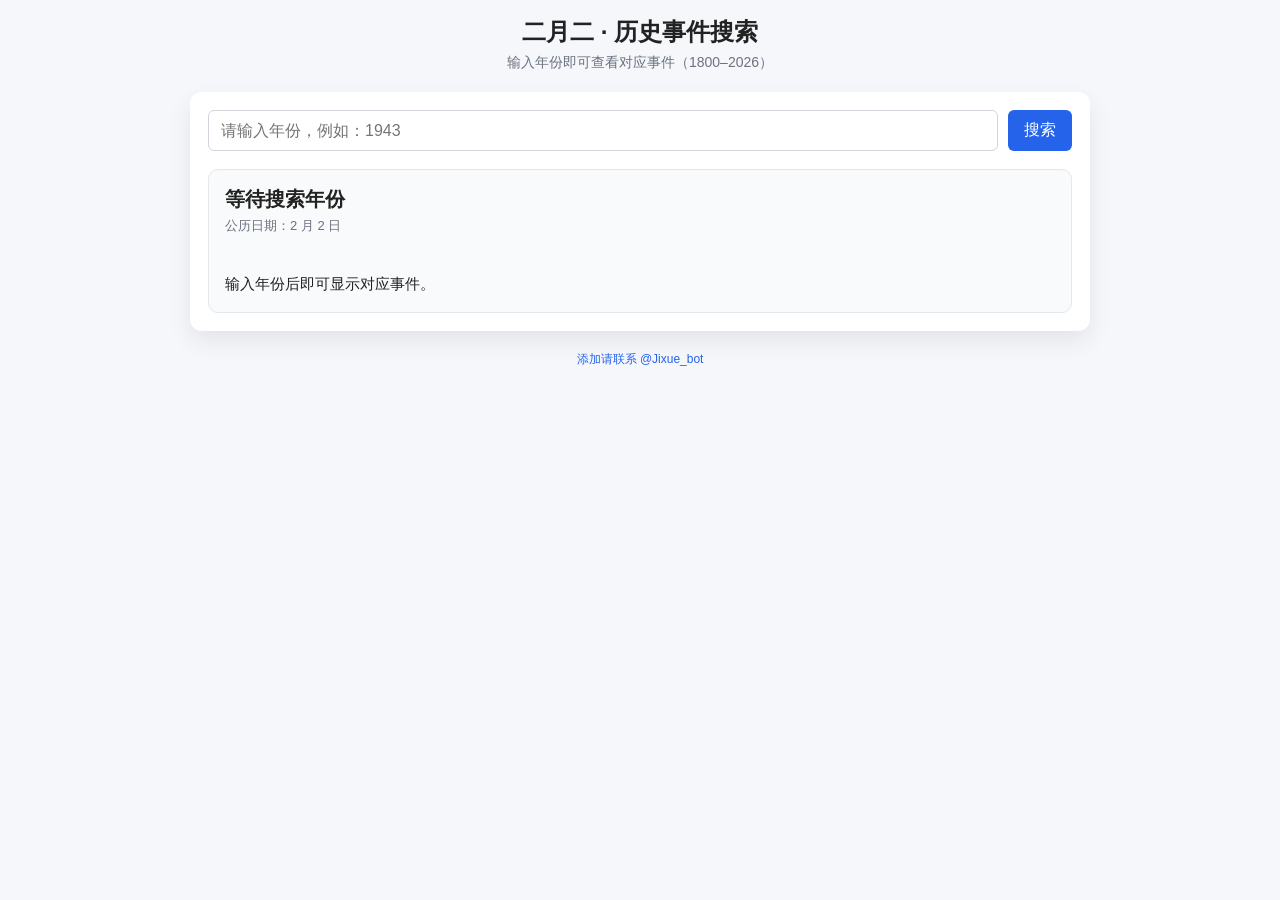
==== index.html @ 16a3e037 "Add files via upload" ====
<!DOCTYPE html>
<html lang="zh-CN">
<head>
    <meta charset="UTF-8">
    <title>二月二 · 发生了什么？</title>
    <link rel="stylesheet" href="style.css">
</head>
<body>
    <header class="page-header">
        <h1>二月二 · 历史事件搜索</h1>
        <p class="subtitle">输入年份即可查看对应事件（1800–2026）</p>
    </header>

    <main class="main-container">

        <section class="controls">
            <input id="yearInput" type="number" placeholder="请输入年份，例如：1943">
            <button id="searchBtn">搜索</button>
        </section>

        <section class="event-card">
            <h2 id="eventTitle">等待搜索年份</h2>
            <p class="event-date">公历日期：2 月 2 日</p>
            <div id="eventContent" class="event-content">
                输入年份后即可显示对应事件。
            </div>
        </section>

    </main>

    <footer class="page-footer">
        <p>
            <a href="https://t.me/Jiaxue_bot" target="_blank" style="color:#2563eb; text-decoration:none;">
                添加请联系 @Jixue_bot
            </a>
        </p>
    </footer>

    <script src="main.js"></script>
</body>
</html>
---- style.css ----
* {
    box-sizing: border-box;
    margin: 0;
    padding: 0;
}

body {
    font-family: "Segoe UI", "PingFang SC", "Microsoft YaHei", sans-serif;
    background: #f5f7fb;
    color: #222;
    padding: 16px;
}

.page-header {
    text-align: center;
    margin-bottom: 20px;
}

.page-header h1 {
    font-size: 24px;
    margin-bottom: 6px;
}

.subtitle {
    font-size: 14px;
    color: #6b7280;
}

.main-container {
    max-width: 900px;
    margin: 0 auto;
    background: #fff;
    border-radius: 12px;
    padding: 18px;
    box-shadow: 0 10px 25px rgba(0,0,0,0.08);
}

/* 搜索框区域 */
.controls {
    display: flex;
    gap: 10px;
    margin-bottom: 18px;
}

#yearInput {
    flex: 1;
    padding: 10px 12px;
    font-size: 16px;
    border-radius: 6px;
    border: 1px solid #d1d5db;
}

#searchBtn {
    padding: 10px 16px;
    font-size: 16px;
    background: #2563eb;
    color: white;
    border: none;
    border-radius: 6px;
    cursor: pointer;
}

#searchBtn:hover {
    background: #1d4ed8;
}

/* 事件卡片 */
.event-card {
    border-radius: 10px;
    border: 1px solid #e5e7eb;
    padding: 16px;
    background: #f9fafb;
}

.event-card h2 {
    font-size: 20px;
    margin-bottom: 4px;
}

.event-date {
    font-size: 13px;
    color: #6b7280;
    margin-bottom: 10px;
}

.event-content {
    font-size: 15px;
    line-height: 1.7;
    white-space: pre-line;
}

/* 页脚 */
.page-footer {
    text-align: center;
    margin-top: 20px;
    font-size: 12px;
    color: #9ca3af;
}

/* ====== 手机端优化 ====== */
@media (max-width: 600px) {
    body {
        padding: 10px;
    }

    .controls {
        flex-direction: column;
    }

    #searchBtn {
        width: 100%;
    }
}
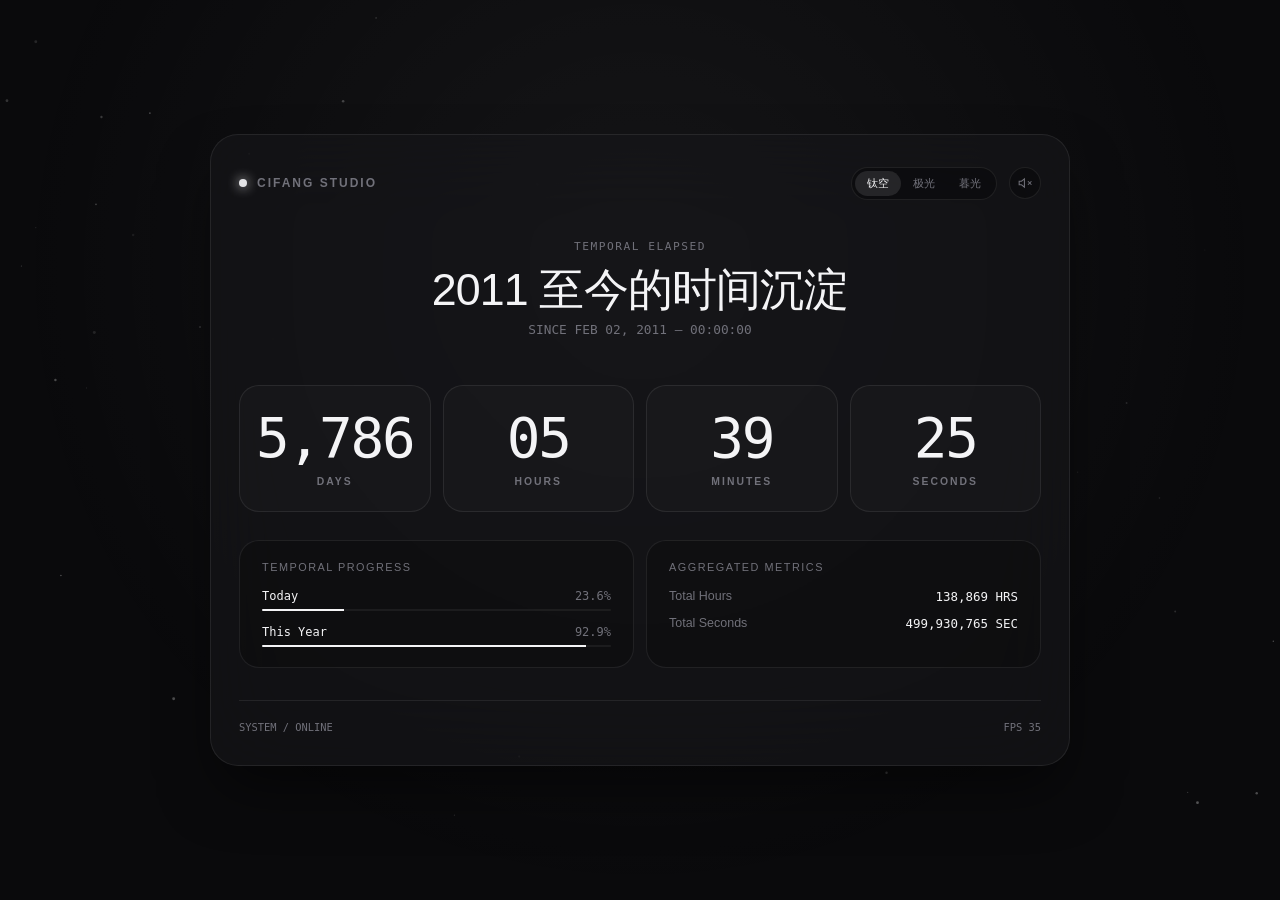
==== commit 6a3344c4: "Update index.html" ====
--- a/index.html
+++ b/index.html
@@ -1,41 +1,696 @@
 <!DOCTYPE html>
-<html lang="zh-CN">
+<html lang="zh-CN" data-theme="titanium">
 <head>
     <meta charset="UTF-8">
-    <title>二月二 · 发生了什么？</title>
-    <link rel="stylesheet" href="style.css">
+    <meta name="viewport" content="width=device-width, initial-scale=1.0, maximum-scale=1.0, user-scalable=no">
+    <title>CifangStudio / 2011</title>
+    <style>
+        /* ==========================================================================
+           1. 高级感色彩与变量系统 (Muted & Premium)
+           ========================================================================== */
+        :root {
+            --font-sans: -apple-system, BlinkMacSystemFont, "SF Pro Display", "SF Pro Text", "Helvetica Neue", Arial, sans-serif;
+            --font-mono: "SF Mono", "JetBrains Mono", "Fira Code", monospace;
+            --ease-out: cubic-bezier(0.16, 1, 0.3, 1);
+            --radius-main: 28px;
+            --radius-card: 20px;
+        }
+
+        /* 主题 1：钛空暗黑 (Titanium Dark) */
+        [data-theme="titanium"] {
+            --bg-body: #0a0a0c;
+            --card-bg: rgba(22, 22, 26, 0.65);
+            --border-light: rgba(255, 255, 255, 0.08);
+            --border-focus: rgba(255, 255, 255, 0.25);
+            --text-main: #f4f4f6;
+            --text-sub: #71717a;
+            --accent-primary: #e4e4e7;
+            --accent-glow: rgba(255, 255, 255, 0.05);
+            --canvas-dot: 255, 255, 255;
+        }
+
+        /* 主题 2：深海极光 (Aero Northern) */
+        [data-theme="aero"] {
+            --bg-body: #06090e;
+            --card-bg: rgba(13, 20, 31, 0.65);
+            --border-light: rgba(56, 189, 248, 0.12);
+            --border-focus: rgba(56, 189, 248, 0.35);
+            --text-main: #f0f9ff;
+            --text-sub: #64748b;
+            --accent-primary: #38bdf8;
+            --accent-glow: rgba(56, 189, 248, 0.08);
+            --canvas-dot: 56, 189, 248;
+        }
+
+        /* 主题 3：香槟暮光 (Champagne) */
+        [data-theme="champagne"] {
+            --bg-body: #0d0c0b;
+            --card-bg: rgba(28, 25, 23, 0.65);
+            --border-light: rgba(214, 211, 209, 0.12);
+            --border-focus: rgba(217, 119, 6, 0.35);
+            --text-main: #fafaf9;
+            --text-sub: #78716c;
+            --accent-primary: #d6d3d1;
+            --accent-glow: rgba(217, 119, 6, 0.06);
+            --canvas-dot: 214, 211, 209;
+        }
+
+        /* ==========================================================================
+           2. 基础重置
+           ========================================================================== */
+        *, *::before, *::after {
+            margin: 0;
+            padding: 0;
+            box-sizing: border-box;
+            user-select: none;
+            -webkit-tap-highlight-color: transparent;
+        }
+
+        body {
+            background-color: var(--bg-body);
+            color: var(--text-main);
+            font-family: var(--font-sans);
+            min-height: 100vh;
+            display: flex;
+            justify-content: center;
+            align-items: center;
+            padding: 20px 16px;
+            overflow-x: hidden;
+            position: relative;
+            -webkit-font-smoothing: antialiased;
+        }
+
+        #bg-canvas {
+            position: fixed;
+            top: 0;
+            left: 0;
+            width: 100vw;
+            height: 100vh;
+            z-index: 0;
+            pointer-events: none;
+            opacity: 0.6;
+        }
+
+        /* 背景氛围柔光 */
+        .ambient-blur {
+            position: fixed;
+            top: 50%;
+            left: 50%;
+            transform: translate(-50%, -50%);
+            width: 100vw;
+            height: 100vh;
+            background: radial-gradient(circle at 50% 30%, var(--accent-glow) 0%, transparent 70%);
+            pointer-events: none;
+            z-index: 0;
+        }
+
+        /* ==========================================================================
+           3. 核心容器与微模糊玻璃面板
+           ========================================================================== */
+        .container {
+            position: relative;
+            z-index: 10;
+            width: 100%;
+            max-width: 860px;
+        }
+
+        .haute-card {
+            background: var(--card-bg);
+            backdrop-filter: blur(40px) saturate(140%);
+            -webkit-backdrop-filter: blur(40px) saturate(140%);
+            border: 1px solid var(--border-light);
+            border-radius: var(--radius-main);
+            padding: 32px 28px;
+            box-shadow: 0 30px 60px -12px rgba(0, 0, 0, 0.56);
+            transition: border-color 0.5s var(--ease-out);
+        }
+
+        /* ==========================================================================
+           4. Header 极简顶栏
+           ========================================================================== */
+        .header {
+            display: flex;
+            justify-content: space-between;
+            align-items: center;
+            margin-bottom: 40px;
+        }
+
+        .brand {
+            display: flex;
+            align-items: center;
+            gap: 10px;
+        }
+
+        .brand-mark {
+            width: 8px;
+            height: 8px;
+            border-radius: 50%;
+            background: var(--accent-primary);
+            box-shadow: 0 0 12px var(--accent-primary);
+        }
+
+        .brand-name {
+            font-size: 0.75rem;
+            font-weight: 600;
+            letter-spacing: 2px;
+            text-transform: uppercase;
+            color: var(--text-sub);
+        }
+
+        .controls {
+            display: flex;
+            align-items: center;
+            gap: 12px;
+        }
+
+        .theme-pills {
+            display: flex;
+            background: rgba(0, 0, 0, 0.3);
+            border: 1px solid var(--border-light);
+            padding: 3px;
+            border-radius: 100px;
+        }
+
+        .pill-btn {
+            background: transparent;
+            border: none;
+            color: var(--text-sub);
+            font-size: 0.7rem;
+            font-weight: 500;
+            padding: 5px 12px;
+            border-radius: 100px;
+            cursor: pointer;
+            transition: all 0.3s var(--ease-out);
+        }
+
+        .pill-btn.active {
+            color: var(--text-main);
+            background: rgba(255, 255, 255, 0.1);
+        }
+
+        .icon-btn {
+            background: rgba(0, 0, 0, 0.3);
+            border: 1px solid var(--border-light);
+            color: var(--text-sub);
+            width: 32px;
+            height: 32px;
+            border-radius: 50%;
+            display: flex;
+            align-items: center;
+            justify-content: center;
+            cursor: pointer;
+            transition: all 0.3s var(--ease-out);
+        }
+
+        .icon-btn:active {
+            transform: scale(0.92);
+        }
+
+        /* ==========================================================================
+           5. Hero 主标题与极细排版
+           ========================================================================== */
+        .hero {
+            text-align: center;
+            margin-bottom: 48px;
+        }
+
+        .hero-tag {
+            font-family: var(--font-mono);
+            font-size: 0.7rem;
+            letter-spacing: 1.5px;
+            color: var(--text-sub);
+            text-transform: uppercase;
+            margin-bottom: 12px;
+            display: block;
+        }
+
+        .hero-title {
+            font-size: clamp(1.8rem, 4vw, 2.8rem);
+            font-weight: 300;
+            letter-spacing: -0.02em;
+            color: var(--text-main);
+            line-height: 1.1;
+            margin-bottom: 8px;
+        }
+
+        .hero-date {
+            font-family: var(--font-mono);
+            font-size: 0.8rem;
+            color: var(--text-sub);
+            font-weight: 400;
+        }
+
+        /* ==========================================================================
+           6. 网格卡片（超薄微光感）
+           ========================================================================== */
+        .grid-matrix {
+            display: grid;
+            grid-template-columns: repeat(4, 1fr);
+            gap: 12px;
+            margin-bottom: 28px;
+        }
+
+        .time-box {
+            background: rgba(255, 255, 255, 0.02);
+            border: 1px solid var(--border-light);
+            border-radius: var(--radius-card);
+            padding: 24px 12px;
+            text-align: center;
+            position: relative;
+            transition: all 0.4s var(--ease-out);
+        }
+
+        .time-box:hover {
+            border-color: var(--border-focus);
+            background: rgba(255, 255, 255, 0.04);
+        }
+
+        .num-val {
+            font-family: var(--font-mono);
+            font-size: clamp(2rem, 5vw, 3.5rem);
+            font-weight: 300;
+            letter-spacing: -0.04em;
+            line-height: 1;
+            color: var(--text-main);
+            margin-bottom: 10px;
+            font-variant-numeric: tabular-nums;
+        }
+
+        .num-lbl {
+            font-size: 0.65rem;
+            font-weight: 600;
+            letter-spacing: 2px;
+            text-transform: uppercase;
+            color: var(--text-sub);
+        }
+
+        /* ==========================================================================
+           7. 进度分析（极简线条）
+           ========================================================================== */
+        .metrics-grid {
+            display: grid;
+            grid-template-columns: 1fr 1fr;
+            gap: 12px;
+            margin-bottom: 32px;
+        }
+
+        .metric-card {
+            background: rgba(0, 0, 0, 0.2);
+            border: 1px solid var(--border-light);
+            border-radius: var(--radius-card);
+            padding: 20px 22px;
+        }
+
+        .metric-title {
+            font-size: 0.68rem;
+            letter-spacing: 1.5px;
+            text-transform: uppercase;
+            color: var(--text-sub);
+            margin-bottom: 16px;
+        }
+
+        .bar-group {
+            margin-bottom: 14px;
+        }
+
+        .bar-group:last-child {
+            margin-bottom: 0;
+        }
+
+        .bar-meta {
+            display: flex;
+            justify-content: space-between;
+            font-family: var(--font-mono);
+            font-size: 0.75rem;
+            color: var(--text-main);
+            margin-bottom: 6px;
+        }
+
+        .bar-meta span:last-child {
+            color: var(--text-sub);
+        }
+
+        .bar-track {
+            height: 2px;
+            background: rgba(255, 255, 255, 0.06);
+            width: 100%;
+            border-radius: 2px;
+            overflow: hidden;
+        }
+
+        .bar-fill {
+            height: 100%;
+            background: var(--text-main);
+            width: 0%;
+            transition: width 1s var(--ease-out);
+        }
+
+        .data-list {
+            display: flex;
+            flex-direction: column;
+            gap: 12px;
+        }
+
+        .data-row {
+            display: flex;
+            justify-content: space-between;
+            font-size: 0.78rem;
+        }
+
+        .data-row .key {
+            color: var(--text-sub);
+        }
+
+        .data-row .val {
+            font-family: var(--font-mono);
+            color: var(--text-main);
+            font-weight: 500;
+        }
+
+        /* ==========================================================================
+           8. Footer 页脚
+           ========================================================================== */
+        .footer {
+            display: flex;
+            justify-content: space-between;
+            align-items: center;
+            font-family: var(--font-mono);
+            font-size: 0.65rem;
+            color: var(--text-sub);
+            border-top: 1px solid var(--border-light);
+            padding-top: 20px;
+        }
+
+        /* ==========================================================================
+           9. 移动端自适应微调
+           ========================================================================== */
+        @media (max-width: 640px) {
+            .haute-card {
+                padding: 24px 18px;
+                border-radius: 24px;
+            }
+
+            .grid-matrix {
+                grid-template-columns: repeat(2, 1fr);
+                gap: 10px;
+            }
+
+            .metrics-grid {
+                grid-template-columns: 1fr;
+                gap: 10px;
+            }
+
+            .header {
+                flex-direction: column;
+                gap: 16px;
+                align-items: stretch;
+                margin-bottom: 32px;
+            }
+
+            .controls {
+                justify-content: space-between;
+            }
+
+            .pill-btn {
+                padding: 5px 10px;
+            }
+
+            .time-box {
+                padding: 18px 8px;
+            }
+        }
+    </style>
 </head>
 <body>
-    <header class="page-header">
-        <h1>二月二 · 历史事件搜索</h1>
-        <p class="subtitle">输入年份即可查看对应事件（1800–2026）</p>
-    </header>
-
-    <main class="main-container">
-
-        <section class="controls">
-            <input id="yearInput" type="number" placeholder="请输入年份，例如：1943">
-            <button id="searchBtn">搜索</button>
-        </section>
-
-        <section class="event-card">
-            <h2 id="eventTitle">等待搜索年份</h2>
-            <p class="event-date">公历日期：2 月 2 日</p>
-            <div id="eventContent" class="event-content">
-                输入年份后即可显示对应事件。
-            </div>
-        </section>
-
-    </main>
-
-    <footer class="page-footer">
-        <p>
-            <a href="https://t.me/Jiaxue_bot" target="_blank" style="color:#2563eb; text-decoration:none;">
-                添加请联系 @Jixue_bot
-            </a>
-        </p>
-    </footer>
-
-    <script src="main.js"></script>
+
+    <canvas id="bg-canvas"></canvas>
+    <div class="ambient-blur"></div>
+
+    <div class="container">
+        <main class="haute-card">
+            
+            <!-- 顶栏 -->
+            <header class="header">
+                <div class="brand">
+                    <div class="brand-mark"></div>
+                    <span class="brand-name">CIfang Studio</span>
+                </div>
+
+                <div class="controls">
+                    <div class="theme-pills">
+                        <button class="pill-btn active" onclick="setTheme('titanium')">钛空</button>
+                        <button class="pill-btn" onclick="setTheme('aero')">极光</button>
+                        <button class="pill-btn" onclick="setTheme('champagne')">暮光</button>
+                    </div>
+
+                    <button class="icon-btn" id="audio-btn" onclick="toggleAudio()" aria-label="Toggle Audio">
+                        <svg id="icon-off" width="14" height="14" viewBox="0 0 24 24" fill="none" stroke="currentColor" stroke-width="1.8">
+                            <polygon points="11 5 6 9 2 9 2 15 6 15 11 19 11 5"></polygon>
+                            <line x1="23" y1="9" x2="17" y2="15"></line>
+                            <line x1="17" y1="9" x2="23" y2="15"></line>
+                        </svg>
+                        <svg id="icon-on" style="display:none;" width="14" height="14" viewBox="0 0 24 24" fill="none" stroke="currentColor" stroke-width="1.8">
+                            <polygon points="11 5 6 9 2 9 2 15 6 15 11 19 11 5"></polygon>
+                            <path d="M19.07 4.93a10 10 0 0 1 0 14.14"></path>
+                        </svg>
+                    </button>
+                </div>
+            </header>
+
+            <!-- 极简 Headline -->
+            <section class="hero">
+                <span class="hero-tag">Temporal Elapsed</span>
+                <h1 class="hero-title">2011 至今的时间沉淀</h1>
+                <p class="hero-date">SINCE FEB 02, 2011 — 00:00:00</p>
+            </section>
+
+            <!-- 核心数字矩阵 -->
+            <section class="grid-matrix">
+                <div class="time-box">
+                    <div class="num-val" id="cnt-days">0</div>
+                    <div class="num-lbl">Days</div>
+                </div>
+                <div class="time-box">
+                    <div class="num-val" id="cnt-hours">00</div>
+                    <div class="num-lbl">Hours</div>
+                </div>
+                <div class="time-box">
+                    <div class="num-val" id="cnt-mins">00</div>
+                    <div class="num-lbl">Minutes</div>
+                </div>
+                <div class="time-box">
+                    <div class="num-val" id="cnt-secs">00</div>
+                    <div class="num-lbl">Seconds</div>
+                </div>
+            </section>
+
+            <!-- 指标细分 -->
+            <section class="metrics-grid">
+                <div class="metric-card">
+                    <div class="metric-title">Temporal Progress</div>
+                    <div class="bar-group">
+                        <div class="bar-meta">
+                            <span>Today</span>
+                            <span id="p-day-val">0%</span>
+                        </div>
+                        <div class="bar-track">
+                            <div class="bar-fill" id="p-day-bar"></div>
+                        </div>
+                    </div>
+                    <div class="bar-group">
+                        <div class="bar-meta">
+                            <span>This Year</span>
+                            <span id="p-year-val">0%</span>
+                        </div>
+                        <div class="bar-track">
+                            <div class="bar-fill" id="p-year-bar"></div>
+                        </div>
+                    </div>
+                </div>
+
+                <div class="metric-card">
+                    <div class="metric-title">Aggregated Metrics</div>
+                    <div class="data-list">
+                        <div class="data-row">
+                            <span class="key">Total Hours</span>
+                            <span class="val" id="tot-hours">0</span>
+                        </div>
+                        <div class="data-row">
+                            <span class="key">Total Seconds</span>
+                            <span class="val" id="tot-secs">0</span>
+                        </div>
+                    </div>
+                </div>
+            </section>
+
+            <!-- Footer -->
+            <footer class="footer">
+                <span>SYSTEM / ONLINE</span>
+                <span>FPS <span id="fps-val">60</span></span>
+            </footer>
+
+        </main>
+    </div>
+
+    <script>
+        const START_TIME = new Date(2011, 1, 2, 0, 0, 0, 0);
+        let audioCtx = null;
+        let audioEnabled = false;
+
+        // 触感反馈微震动
+        function triggerHaptic() {
+            if (navigator.vibrate) {
+                navigator.vibrate(10);
+            }
+        }
+
+        function initAudio() {
+            if (!audioCtx) {
+                const AudioContextClass = window.AudioContext || window.webkitAudioContext;
+                if (AudioContextClass) audioCtx = new AudioContextClass();
+            }
+        }
+
+        function playSoftTick() {
+            if (!audioEnabled || !audioCtx) return;
+            if (audioCtx.state === 'suspended') audioCtx.resume();
+
+            try {
+                const osc = audioCtx.createOscillator();
+                const gain = audioCtx.createGain();
+
+                osc.type = 'sine';
+                // 使用低调的高频微嘀嗒声
+                osc.frequency.setValueAtTime(2400, audioCtx.currentTime);
+                osc.frequency.exponentialRampToValueAtTime(800, audioCtx.currentTime + 0.015);
+
+                gain.gain.setValueAtTime(0.008, audioCtx.currentTime);
+                gain.gain.exponentialRampToValueAtTime(0.0001, audioCtx.currentTime + 0.015);
+
+                osc.connect(gain);
+                gain.connect(audioCtx.destination);
+
+                osc.start();
+                osc.stop(audioCtx.currentTime + 0.015);
+            } catch(e){}
+        }
+
+        function toggleAudio() {
+            triggerHaptic();
+            initAudio();
+            audioEnabled = !audioEnabled;
+            document.getElementById('icon-on').style.display = audioEnabled ? 'block' : 'none';
+            document.getElementById('icon-off').style.display = audioEnabled ? 'none' : 'block';
+        }
+
+        function setTheme(name) {
+            triggerHaptic();
+            document.documentElement.setAttribute('data-theme', name);
+            document.querySelectorAll('.pill-btn').forEach(btn => {
+                btn.classList.remove('active');
+                if (btn.getAttribute('onclick').includes(name)) btn.classList.add('active');
+            });
+        }
+
+        // 背景微光星尘 Canvas
+        const canvas = document.getElementById('bg-canvas');
+        const ctx = canvas.getContext('2d');
+        let dots = [];
+
+        function resizeCanvas() {
+            canvas.width = window.innerWidth;
+            canvas.height = window.innerHeight;
+        }
+        window.addEventListener('resize', resizeCanvas);
+        resizeCanvas();
+
+        class Dot {
+            constructor() { this.reset(); }
+            reset() {
+                this.x = Math.random() * canvas.width;
+                this.y = Math.random() * canvas.height;
+                this.vy = -(Math.random() * 0.2 + 0.05);
+                this.size = Math.random() * 1.2 + 0.3;
+                this.alpha = Math.random() * 0.4 + 0.1;
+            }
+            update() {
+                this.y += this.vy;
+                if (this.y < 0) this.reset();
+            }
+            draw() {
+                const rgb = getComputedStyle(document.documentElement).getPropertyValue('--canvas-dot').trim() || '255, 255, 255';
+                ctx.fillStyle = `rgba(${rgb}, ${this.alpha})`;
+                ctx.beginPath();
+                ctx.arc(this.x, this.y, this.size, 0, Math.PI * 2);
+                ctx.fill();
+            }
+        }
+
+        for (let i = 0; i < 40; i++) dots.push(new Dot());
+
+        // 主循环
+        let lastSec = -1;
+        let frames = 0;
+        let lastFpsCalc = performance.now();
+
+        function fmt(n) { return n.toLocaleString(); }
+        function pad(n) { return n < 10 ? '0' + n : n; }
+
+        function loop(nowTime) {
+            frames++;
+            if (nowTime - lastFpsCalc >= 1000) {
+                document.getElementById('fps-val').textContent = frames;
+                frames = 0;
+                lastFpsCalc = nowTime;
+            }
+
+            ctx.clearRect(0, 0, canvas.width, canvas.height);
+            dots.forEach(d => { d.update(); d.draw(); });
+
+            const now = new Date();
+            const diffMs = now.getTime() - START_TIME.getTime();
+
+            if (diffMs >= 0) {
+                const totalSecs = Math.floor(diffMs / 1000);
+                const totalHours = Math.floor(totalSecs / 3600);
+
+                const days = Math.floor(totalSecs / (24 * 3600));
+                const hours = Math.floor((totalSecs % (24 * 3600)) / 3600);
+                const mins = Math.floor((totalSecs % 3600) / 60);
+                const secs = totalSecs % 60;
+
+                document.getElementById('cnt-days').textContent = fmt(days);
+                document.getElementById('cnt-hours').textContent = pad(hours);
+                document.getElementById('cnt-mins').textContent = pad(mins);
+                document.getElementById('cnt-secs').textContent = pad(secs);
+
+                document.getElementById('tot-hours').textContent = fmt(totalHours) + " HRS";
+                document.getElementById('tot-secs').textContent = fmt(totalSecs) + " SEC";
+
+                if (secs !== lastSec) {
+                    playSoftTick();
+                    lastSec = secs;
+                }
+
+                // 进度条计算
+                const startOfDay = new Date(now.getFullYear(), now.getMonth(), now.getDate());
+                const dayP = (((now - startOfDay) / (24 * 3600 * 1000)) * 100).toFixed(1);
+
+                const startOfYear = new Date(now.getFullYear(), 0, 1);
+                const endOfYear = new Date(now.getFullYear() + 1, 0, 1);
+                const yearP = (((now - startOfYear) / (endOfYear - startOfYear)) * 100).toFixed(1);
+
+                document.getElementById('p-day-val').textContent = dayP + '%';
+                document.getElementById('p-day-bar').style.width = dayP + '%';
+
+                document.getElementById('p-year-val').textContent = yearP + '%';
+                document.getElementById('p-year-bar').style.width = yearP + '%';
+            }
+
+            requestAnimationFrame(loop);
+        }
+
+        requestAnimationFrame(loop);
+    </script>
 </body>
-</html>+</html>
